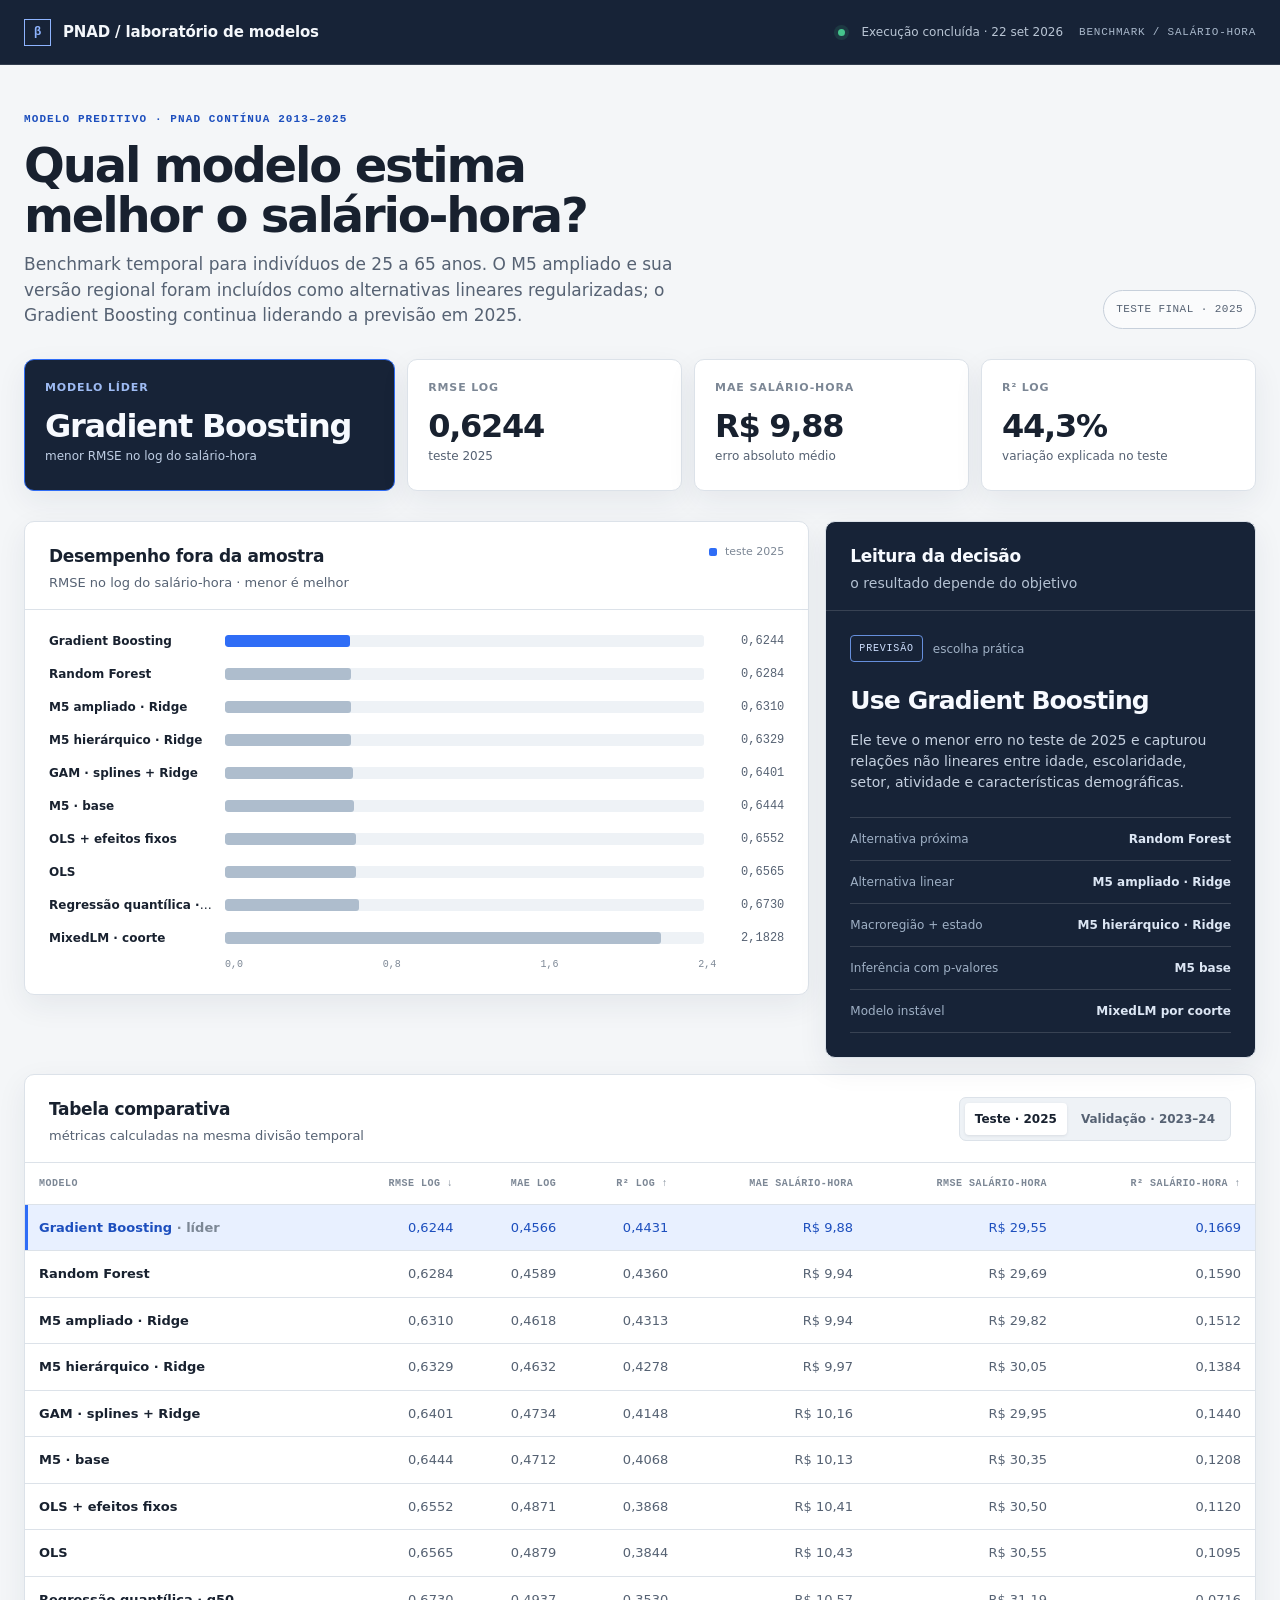
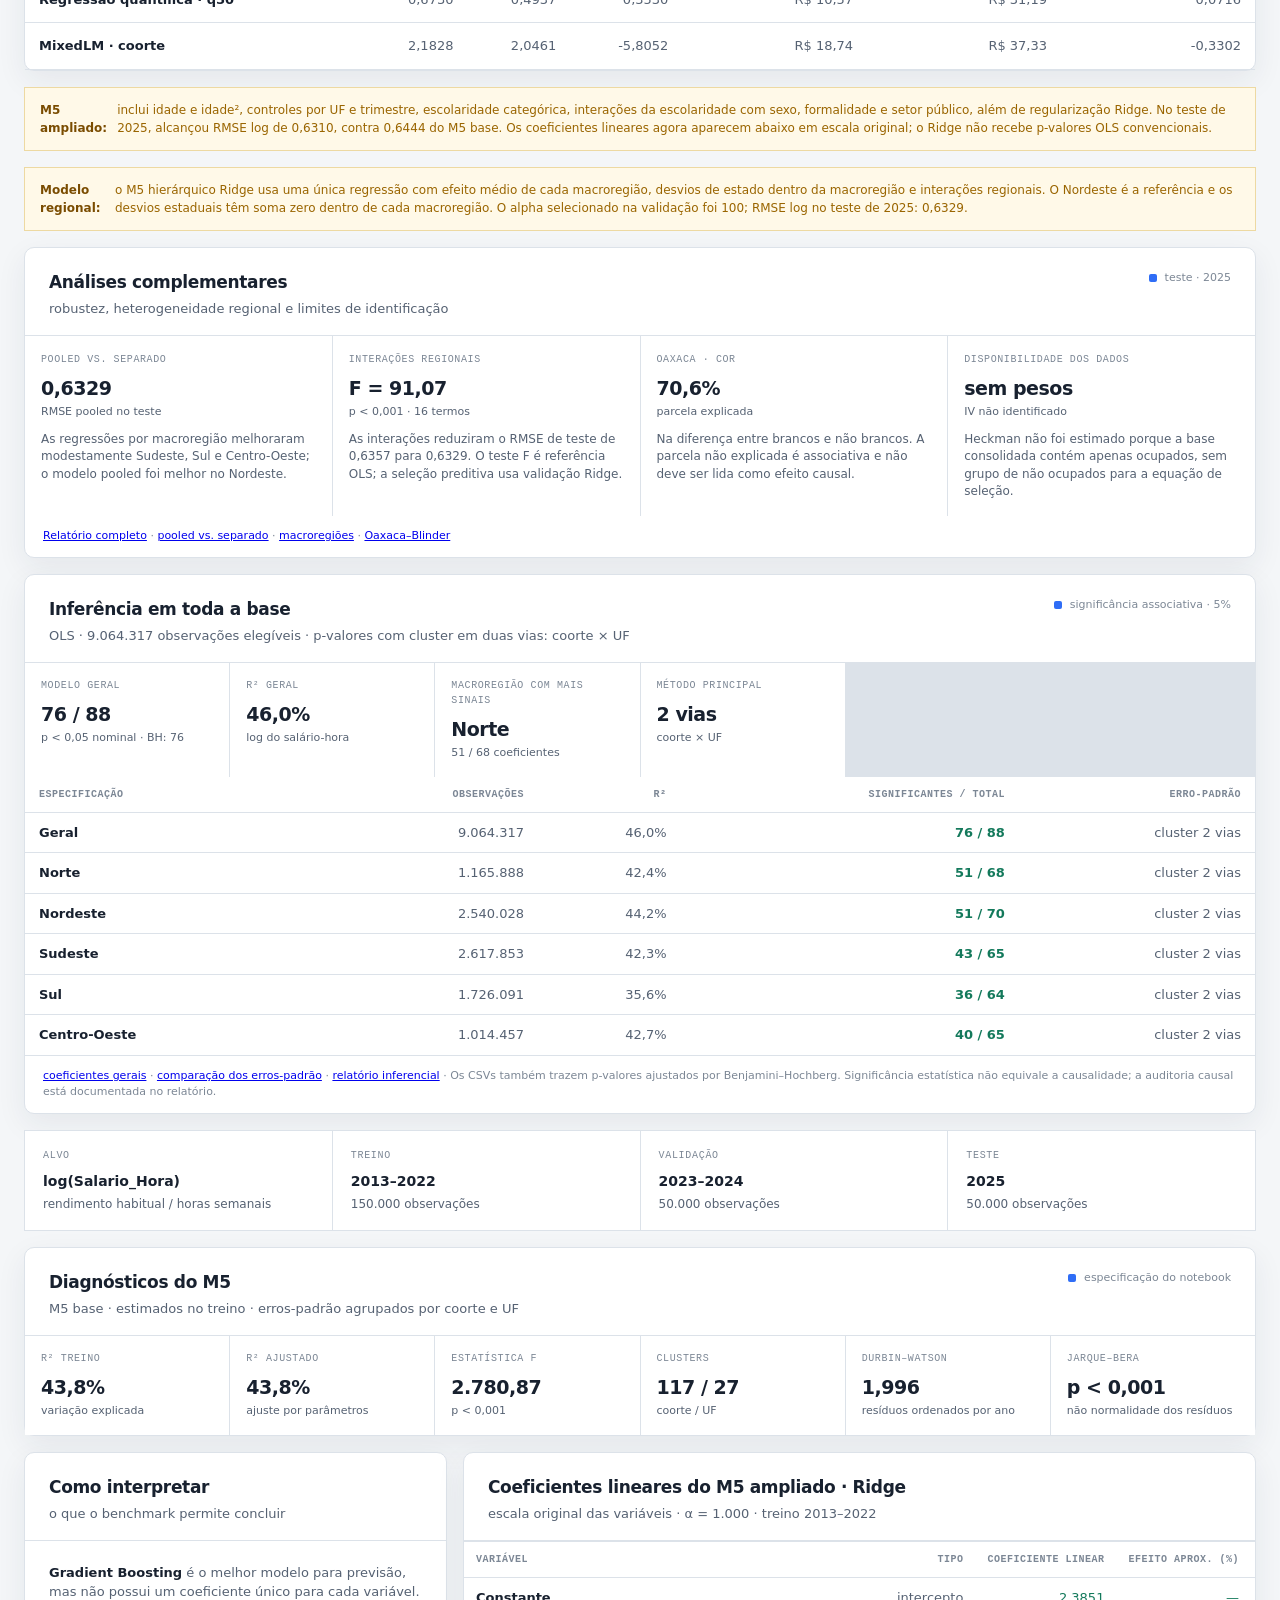
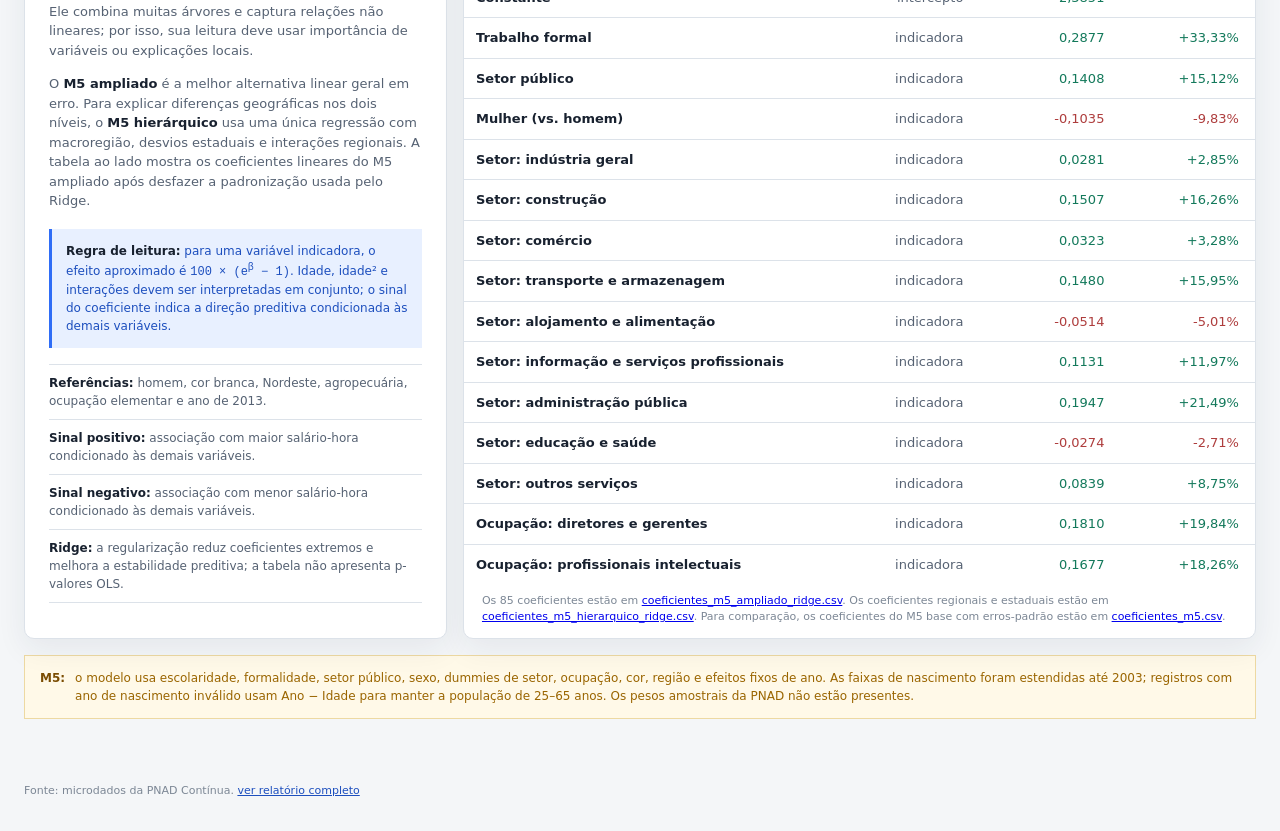
==== frontend/dashboard_salario_hora.html @ 34d30d60 "feat: amplia pipeline PNAD com modelagem e inferência - adiciona tratamento analítico para indivíduo" ====
<!doctype html>
<html lang="pt-BR">
<head>
  <meta charset="utf-8" />
  <meta name="viewport" content="width=device-width, initial-scale=1" />
  <meta name="description" content="Comparação de modelos para estimar o salário-hora na PNAD Contínua." />
  <title>PNAD / Benchmark do salário-hora</title>
  <style>
    :root {
      --ink: #18212f;
      --ink-soft: #566273;
      --ink-faint: #7c8795;
      --paper: #f4f6f8;
      --surface: #ffffff;
      --surface-alt: #eef2f6;
      --line: #dce2e9;
      --line-strong: #c7d0db;
      --navy: #172337;
      --blue: #2f6df6;
      --blue-dark: #1d4fbe;
      --blue-soft: #e8f0ff;
      --green: #13795b;
      --amber: #9a6500;
      --red: #ae3d3d;
      --radius: 10px;
      --shadow: 0 10px 30px rgba(26, 42, 64, .07);
      --font: Inter, ui-sans-serif, system-ui, -apple-system, BlinkMacSystemFont, "Segoe UI", sans-serif;
      --mono: "SFMono-Regular", Consolas, "Liberation Mono", monospace;
    }

    * { box-sizing: border-box; }
    html { background: var(--paper); color: var(--ink); }
    body { margin: 0; font-family: var(--font); font-size: 15px; line-height: 1.5; }
    button { font: inherit; }
    .shell { min-height: 100vh; }

    .topbar {
      background: var(--navy);
      color: #f4f7fb;
      border-bottom: 1px solid rgba(255,255,255,.12);
    }
    .topbar-inner, .page { width: min(1280px, calc(100% - 48px)); margin: 0 auto; }
    .topbar-inner { min-height: 64px; display: flex; align-items: center; justify-content: space-between; gap: 24px; }
    .brand { display: flex; align-items: center; gap: 12px; font-weight: 600; letter-spacing: -.01em; }
    .brand-mark { width: 27px; height: 27px; border: 1px solid #8eb4ff; display: grid; place-items: center; color: #8eb4ff; font-family: var(--mono); font-size: 12px; }
    .crumb { color: #a9b8cb; font-family: var(--mono); font-size: 11px; letter-spacing: .07em; text-transform: uppercase; }
    .topbar-meta { display: flex; align-items: center; gap: 16px; color: #b9c5d4; font-size: 12px; }
    .dot { width: 7px; height: 7px; border-radius: 50%; background: #45c48c; box-shadow: 0 0 0 4px rgba(69,196,140,.13); }

    main { padding: 46px 0 64px; }
    .hero { display: flex; justify-content: space-between; align-items: flex-end; gap: 32px; margin-bottom: 30px; }
    .eyebrow { margin: 0 0 12px; color: var(--blue-dark); font-family: var(--mono); font-size: 11px; font-weight: 700; letter-spacing: .1em; text-transform: uppercase; }
    h1, h2, h3, p { margin-top: 0; }
    h1 { max-width: 760px; margin-bottom: 12px; font-size: clamp(30px, 4vw, 48px); line-height: 1.05; letter-spacing: -.045em; text-wrap: balance; }
    .lede { max-width: 680px; margin-bottom: 0; color: var(--ink-soft); font-size: 17px; text-wrap: pretty; }
    .run-badge { flex: 0 0 auto; padding: 10px 12px; border: 1px solid var(--line-strong); border-radius: 999px; color: var(--ink-soft); background: rgba(255,255,255,.62); font-family: var(--mono); font-size: 11px; letter-spacing: .04em; text-transform: uppercase; }

    .kpi-grid { display: grid; grid-template-columns: 1.35fr repeat(3, 1fr); gap: 12px; margin-bottom: 30px; }
    .kpi { min-height: 132px; padding: 20px; border: 1px solid var(--line); border-radius: var(--radius); background: var(--surface); box-shadow: var(--shadow); }
    .kpi.featured { border-color: var(--blue); background: var(--navy); color: #f7faff; }
    .kpi-label { margin-bottom: 14px; color: var(--ink-faint); font-size: 11px; font-weight: 700; letter-spacing: .08em; text-transform: uppercase; }
    .featured .kpi-label { color: #9ebbf3; }
    .kpi-value { margin-bottom: 5px; font-size: clamp(23px, 3vw, 32px); font-weight: 700; letter-spacing: -.04em; line-height: 1; font-variant-numeric: tabular-nums; }
    .kpi-note { color: var(--ink-soft); font-size: 12px; }
    .featured .kpi-note { color: #bfcee4; }

    .section-grid { display: grid; grid-template-columns: minmax(0, 1.55fr) minmax(300px, .85fr); gap: 16px; align-items: start; }
    .panel { border: 1px solid var(--line); border-radius: var(--radius); background: var(--surface); box-shadow: var(--shadow); }
    .panel-head { display: flex; justify-content: space-between; align-items: flex-start; gap: 16px; padding: 22px 24px 16px; border-bottom: 1px solid var(--line); }
    .panel-title { margin-bottom: 4px; font-size: 17px; letter-spacing: -.02em; }
    .panel-subtitle { margin: 0; color: var(--ink-soft); font-size: 13px; }
    .panel-body { padding: 22px 24px; }
    .chart-key { display: flex; align-items: center; gap: 8px; color: var(--ink-faint); font-size: 11px; }
    .legend-dot { width: 8px; height: 8px; border-radius: 2px; background: var(--blue); }
    .rank-chart { display: grid; gap: 15px; }
    .rank-row { display: grid; grid-template-columns: 164px minmax(120px, 1fr) 68px; align-items: center; gap: 12px; }
    .rank-name { overflow: hidden; color: var(--ink); font-size: 12px; text-overflow: ellipsis; white-space: nowrap; }
    .rank-name strong { font-weight: 650; }
    .rank-track { height: 12px; overflow: hidden; border-radius: 3px; background: var(--surface-alt); }
    .rank-fill { height: 100%; min-width: 3px; border-radius: 3px; background: #aebdcd; }
    .rank-row:first-child .rank-fill { background: var(--blue); }
    .rank-value { color: var(--ink-soft); font-family: var(--mono); font-size: 12px; text-align: right; font-variant-numeric: tabular-nums; }
    .axis { display: flex; justify-content: space-between; padding: 10px 68px 0 176px; color: var(--ink-faint); font-family: var(--mono); font-size: 10px; }

    .recommendation { background: var(--navy); color: #f7faff; }
    .recommendation .panel-head { border-color: rgba(255,255,255,.14); }
    .recommendation .panel-subtitle { color: #b4c1d2; }
    .recommendation .panel-body { padding: 24px; }
    .decision-line { display: flex; align-items: center; gap: 10px; margin-bottom: 20px; }
    .decision-tag { padding: 5px 8px; border: 1px solid #668fdc; border-radius: 4px; color: #cfe0ff; font-family: var(--mono); font-size: 10px; letter-spacing: .08em; text-transform: uppercase; }
    .recommendation h3 { margin-bottom: 10px; font-size: 25px; letter-spacing: -.035em; }
    .recommendation p { color: #c5d0df; font-size: 14px; }
    .rule-list { display: grid; gap: 0; margin: 24px 0 0; padding: 0; list-style: none; border-top: 1px solid rgba(255,255,255,.14); }
    .rule-list li { display: flex; justify-content: space-between; gap: 16px; padding: 12px 0; border-bottom: 1px solid rgba(255,255,255,.14); color: #dce6f4; font-size: 12px; }
    .rule-list span { color: #9fb0c5; }
    .rule-list strong { text-align: right; font-weight: 600; }

    .comparison { margin-top: 16px; }
    .tabs { display: flex; gap: 4px; padding: 5px; border: 1px solid var(--line); border-radius: 7px; background: var(--surface-alt); }
    .tab { border: 0; border-radius: 4px; padding: 7px 10px; color: var(--ink-soft); background: transparent; cursor: pointer; font-size: 12px; font-weight: 600; }
    .tab:hover { color: var(--ink); }
    .tab:focus-visible { outline: 3px solid rgba(47,109,246,.3); outline-offset: 2px; }
    .tab.active { color: var(--ink); background: var(--surface); box-shadow: 0 1px 3px rgba(27,42,62,.1); }
    .table-wrap { overflow-x: auto; }
    table { width: 100%; border-collapse: collapse; font-size: 13px; }
    th, td { padding: 13px 14px; border-bottom: 1px solid var(--line); text-align: right; white-space: nowrap; }
    th:first-child, td:first-child { text-align: left; }
    th { color: var(--ink-faint); font-family: var(--mono); font-size: 10px; font-weight: 700; letter-spacing: .05em; text-transform: uppercase; }
    td { color: var(--ink-soft); font-variant-numeric: tabular-nums; }
    td:first-child { color: var(--ink); font-weight: 600; }
    tr.leader td { background: var(--blue-soft); color: var(--blue-dark); }
    tr.leader td:first-child { box-shadow: inset 3px 0 0 var(--blue); }
    .muted { color: var(--ink-faint); }

    .method { display: grid; grid-template-columns: repeat(4, 1fr); gap: 1px; margin-top: 16px; border: 1px solid var(--line); background: var(--line); }
    .method-item { min-height: 95px; padding: 17px 18px; background: var(--surface); }
    .method-label { margin-bottom: 8px; color: var(--ink-faint); font-family: var(--mono); font-size: 10px; letter-spacing: .07em; text-transform: uppercase; }
    .method-value { color: var(--ink); font-size: 14px; font-weight: 600; }
    .method-note { margin-top: 3px; color: var(--ink-soft); font-size: 12px; }
    .notice { display: flex; gap: 10px; margin-top: 16px; padding: 13px 15px; border: 1px solid #edd9a2; background: #fff9e8; color: var(--amber); font-size: 12px; }
    .notice strong { color: #7a4c00; }
    .m5-grid { display: grid; grid-template-columns: repeat(6, 1fr); gap: 1px; background: var(--line); }
    .m5-item { min-height: 88px; padding: 15px 16px; background: var(--surface); }
    .m5-label { margin-bottom: 7px; color: var(--ink-faint); font-family: var(--mono); font-size: 10px; letter-spacing: .06em; text-transform: uppercase; }
    .m5-value { color: var(--ink); font-size: 19px; font-weight: 700; letter-spacing: -.025em; font-variant-numeric: tabular-nums; }
    .m5-note { margin-top: 2px; color: var(--ink-soft); font-size: 11px; }
    .interpretation-grid { display: grid; grid-template-columns: minmax(280px, .8fr) minmax(0, 1.5fr); gap: 16px; margin-top: 16px; }
    .interpretation-copy { color: var(--ink-soft); font-size: 13px; }
    .interpretation-copy p { margin-bottom: 14px; }
    .interpretation-copy strong { color: var(--ink); }
    .interpretation-callout { margin-top: 18px; padding: 13px 14px; border-left: 3px solid var(--blue); background: var(--blue-soft); color: var(--blue-dark); font-size: 12px; }
    .complementary { margin-top: 16px; }
    .complementary-grid { display: grid; grid-template-columns: repeat(4, 1fr); gap: 1px; background: var(--line); }
    .complementary-card { min-height: 156px; padding: 16px; background: var(--surface); }
    .complementary-card p { margin: 10px 0 0; color: var(--ink-soft); font-size: 12px; line-height: 1.45; }
    .inferential { margin-top: 16px; }
    .inferential-table th, .inferential-table td { padding: 10px 14px; }
    .inferential-table td:first-child { min-width: 150px; }
    .inferential-table .sig { color: var(--green); font-weight: 700; }
    .reference-list { margin: 16px 0 0; padding: 0; list-style: none; border-top: 1px solid var(--line); }
    .reference-list li { padding: 9px 0; border-bottom: 1px solid var(--line); color: var(--ink-soft); font-size: 12px; }
    .reference-list strong { color: var(--ink); }
    .coef-panel { min-width: 0; }
    .coef-table-wrap { max-height: 640px; overflow: auto; border-top: 1px solid var(--line); }
    .coef-table th, .coef-table td { padding: 10px 12px; }
    .coef-table td:first-child { min-width: 205px; }
    .coef-positive { color: var(--green) !important; }
    .coef-negative { color: var(--red) !important; }
    .coef-significant { font-weight: 700; }
    .coef-note { padding: 12px 18px; color: var(--ink-faint); font-size: 11px; }
    footer { width: min(1280px, calc(100% - 48px)); margin: 0 auto; padding: 0 0 32px; color: var(--ink-faint); font-size: 11px; }
    footer a { color: var(--blue-dark); }

    @media (max-width: 980px) {
      .kpi-grid { grid-template-columns: repeat(2, 1fr); }
      .kpi.featured { grid-column: span 2; }
      .section-grid { grid-template-columns: 1fr; }
    }
    @media (max-width: 640px) {
      .topbar-inner, .page, footer { width: min(100% - 28px, 1280px); }
      main { padding-top: 30px; }
      .topbar-meta { display: none; }
      .hero { display: block; }
      .run-badge { display: inline-block; margin-top: 18px; }
      .kpi-grid { grid-template-columns: 1fr; }
      .kpi.featured { grid-column: auto; }
      .panel-head, .panel-body { padding-left: 16px; padding-right: 16px; }
      .rank-row { grid-template-columns: 120px minmax(90px, 1fr) 58px; gap: 8px; }
      .axis { padding-left: 128px; padding-right: 58px; }
      .method { grid-template-columns: 1fr 1fr; }
      .m5-grid { grid-template-columns: 1fr 1fr; }
      .complementary-grid { grid-template-columns: 1fr 1fr; }
      .interpretation-grid { grid-template-columns: 1fr; }
    }
    @media (max-width: 420px) {
      .complementary-grid { grid-template-columns: 1fr; }
    }
  </style>
</head>
<body>
  <div class="shell">
    <header class="topbar">
      <div class="topbar-inner">
        <div class="brand">
          <div class="brand-mark" aria-hidden="true">β</div>
          <span>PNAD / laboratório de modelos</span>
        </div>
        <div class="topbar-meta">
          <span class="dot" aria-hidden="true"></span>
          <span>Execução concluída · 22 set 2026</span>
          <span class="crumb">benchmark / salário-hora</span>
        </div>
      </div>
    </header>

    <main class="page">
      <section class="hero" aria-labelledby="page-title">
        <div>
          <p class="eyebrow">Modelo preditivo · PNAD Contínua 2013–2025</p>
          <h1 id="page-title">Qual modelo estima melhor o salário-hora?</h1>
          <p class="lede">Benchmark temporal para indivíduos de 25 a 65 anos. O M5 ampliado e sua versão regional foram incluídos como alternativas lineares regularizadas; o Gradient Boosting continua liderando a previsão em 2025.</p>
        </div>
        <div class="run-badge">teste final · 2025</div>
      </section>

      <section class="kpi-grid" aria-label="Indicadores principais">
        <article class="kpi featured">
          <div class="kpi-label">Modelo líder</div>
          <div class="kpi-value">Gradient Boosting</div>
          <div class="kpi-note">menor RMSE no log do salário-hora</div>
        </article>
        <article class="kpi">
          <div class="kpi-label">RMSE log</div>
          <div class="kpi-value">0,6244</div>
          <div class="kpi-note">teste 2025</div>
        </article>
        <article class="kpi">
          <div class="kpi-label">MAE salário-hora</div>
          <div class="kpi-value">R$ 9,88</div>
          <div class="kpi-note">erro absoluto médio</div>
        </article>
        <article class="kpi">
          <div class="kpi-label">R² log</div>
          <div class="kpi-value">44,3%</div>
          <div class="kpi-note">variação explicada no teste</div>
        </article>
      </section>

      <section class="section-grid">
        <article class="panel" aria-labelledby="ranking-title">
          <div class="panel-head">
            <div>
              <h2 class="panel-title" id="ranking-title">Desempenho fora da amostra</h2>
              <p class="panel-subtitle">RMSE no log do salário-hora · menor é melhor</p>
            </div>
            <div class="chart-key"><span class="legend-dot" aria-hidden="true"></span> teste 2025</div>
          </div>
          <div class="panel-body">
            <div class="rank-chart" id="rank-chart" aria-label="Ranking de modelos por RMSE no teste"></div>
            <div class="axis" aria-hidden="true"><span>0,0</span><span>0,8</span><span>1,6</span><span>2,4</span></div>
          </div>
        </article>

        <article class="panel recommendation" aria-labelledby="recommendation-title">
          <div class="panel-head">
            <div>
              <h2 class="panel-title" id="recommendation-title">Leitura da decisão</h2>
              <p class="panel-subtitle">o resultado depende do objetivo</p>
            </div>
          </div>
          <div class="panel-body">
            <div class="decision-line"><span class="decision-tag">previsão</span><span style="color:#9fb0c5;font-size:12px">escolha prática</span></div>
            <h3>Use Gradient Boosting</h3>
            <p>Ele teve o menor erro no teste de 2025 e capturou relações não lineares entre idade, escolaridade, setor, atividade e características demográficas.</p>
            <ul class="rule-list">
              <li><span>Alternativa próxima</span><strong>Random Forest</strong></li>
              <li><span>Alternativa linear</span><strong>M5 ampliado · Ridge</strong></li>
              <li><span>Macroregião + estado</span><strong>M5 hierárquico · Ridge</strong></li>
              <li><span>Inferência com p-valores</span><strong>M5 base</strong></li>
              <li><span>Modelo instável</span><strong>MixedLM por coorte</strong></li>
            </ul>
          </div>
        </article>
      </section>

      <section class="panel comparison" aria-labelledby="comparison-title">
        <div class="panel-head">
          <div>
            <h2 class="panel-title" id="comparison-title">Tabela comparativa</h2>
            <p class="panel-subtitle">métricas calculadas na mesma divisão temporal</p>
          </div>
          <div class="tabs" role="tablist" aria-label="Período de avaliação">
            <button class="tab active" role="tab" aria-selected="true" data-period="teste">Teste · 2025</button>
            <button class="tab" role="tab" aria-selected="false" data-period="validacao">Validação · 2023–24</button>
          </div>
        </div>
        <div class="table-wrap">
          <table>
            <thead><tr><th>Modelo</th><th>RMSE log ↓</th><th>MAE log</th><th>R² log ↑</th><th>MAE salário-hora</th><th>RMSE salário-hora</th><th>R² salário-hora ↑</th></tr></thead>
            <tbody id="metrics-body"></tbody>
          </table>
        </div>
      </section>

      <div class="notice" role="note"><strong>M5 ampliado:</strong><span>inclui idade e idade², controles por UF e trimestre, escolaridade categórica, interações da escolaridade com sexo, formalidade e setor público, além de regularização Ridge. No teste de 2025, alcançou RMSE log de 0,6310, contra 0,6444 do M5 base. Os coeficientes lineares agora aparecem abaixo em escala original; o Ridge não recebe p-valores OLS convencionais.</span></div>
      <div class="notice" role="note"><strong>Modelo regional:</strong><span>o M5 hierárquico Ridge usa uma única regressão com efeito médio de cada macroregião, desvios de estado dentro da macroregião e interações regionais. O Nordeste é a referência e os desvios estaduais têm soma zero dentro de cada macroregião. O alpha selecionado na validação foi 100; RMSE log no teste de 2025: 0,6329.</span></div>

      <section class="panel complementary" aria-labelledby="complementary-title">
        <div class="panel-head">
          <div>
            <h2 class="panel-title" id="complementary-title">Análises complementares</h2>
            <p class="panel-subtitle">robustez, heterogeneidade regional e limites de identificação</p>
          </div>
          <div class="chart-key"><span class="legend-dot" aria-hidden="true"></span> teste · 2025</div>
        </div>
        <div class="complementary-grid">
          <article class="complementary-card">
            <div class="m5-label">Pooled vs. separado</div>
            <div class="m5-value">0,6329</div>
            <div class="m5-note">RMSE pooled no teste</div>
            <p>As regressões por macroregião melhoraram modestamente Sudeste, Sul e Centro-Oeste; o modelo pooled foi melhor no Nordeste.</p>
          </article>
          <article class="complementary-card">
            <div class="m5-label">Interações regionais</div>
            <div class="m5-value">F = 91,07</div>
            <div class="m5-note">p &lt; 0,001 · 16 termos</div>
            <p>As interações reduziram o RMSE de teste de 0,6357 para 0,6329. O teste F é referência OLS; a seleção preditiva usa validação Ridge.</p>
          </article>
          <article class="complementary-card">
            <div class="m5-label">Oaxaca · cor</div>
            <div class="m5-value">70,6%</div>
            <div class="m5-note">parcela explicada</div>
            <p>Na diferença entre brancos e não brancos. A parcela não explicada é associativa e não deve ser lida como efeito causal.</p>
          </article>
          <article class="complementary-card">
            <div class="m5-label">Disponibilidade dos dados</div>
            <div class="m5-value">sem pesos</div>
            <div class="m5-note">IV não identificado</div>
            <p>Heckman não foi estimado porque a base consolidada contém apenas ocupados, sem grupo de não ocupados para a equação de seleção.</p>
          </article>
        </div>
        <div class="coef-note"><a href="../pnad_pipeline/data/processed/modelos_salario_hora/analises_complementares.md">Relatório completo</a> · <a href="../pnad_pipeline/data/processed/modelos_salario_hora/comparacao_pooled_separado.csv">pooled vs. separado</a> · <a href="../pnad_pipeline/data/processed/modelos_salario_hora/regressoes_por_macroregiao.csv">macroregiões</a> · <a href="../pnad_pipeline/data/processed/modelos_salario_hora/oaxaca_decomposicao.csv">Oaxaca–Blinder</a></div>
      </section>

      <section class="panel inferential" aria-labelledby="inferential-title">
        <div class="panel-head">
          <div>
            <h2 class="panel-title" id="inferential-title">Inferência em toda a base</h2>
            <p class="panel-subtitle">OLS · 9.064.317 observações elegíveis · p-valores com cluster em duas vias: coorte × UF</p>
          </div>
          <div class="chart-key"><span class="legend-dot" aria-hidden="true"></span> significância associativa · 5%</div>
        </div>
        <div class="m5-grid">
          <div class="m5-item"><div class="m5-label">Modelo geral</div><div class="m5-value">76 / 88</div><div class="m5-note">p &lt; 0,05 nominal · BH: 76</div></div>
          <div class="m5-item"><div class="m5-label">R² geral</div><div class="m5-value">46,0%</div><div class="m5-note">log do salário-hora</div></div>
          <div class="m5-item"><div class="m5-label">Macroregião com mais sinais</div><div class="m5-value">Norte</div><div class="m5-note">51 / 68 coeficientes</div></div>
          <div class="m5-item"><div class="m5-label">Método principal</div><div class="m5-value">2 vias</div><div class="m5-note">coorte × UF</div></div>
        </div>
        <div class="table-wrap">
          <table class="inferential-table">
            <thead><tr><th>Especificação</th><th>Observações</th><th>R²</th><th>Significantes / total</th><th>Erro-padrão</th></tr></thead>
            <tbody>
              <tr><td>Geral</td><td>9.064.317</td><td>46,0%</td><td class="sig">76 / 88</td><td>cluster 2 vias</td></tr>
              <tr><td>Norte</td><td>1.165.888</td><td>42,4%</td><td class="sig">51 / 68</td><td>cluster 2 vias</td></tr>
              <tr><td>Nordeste</td><td>2.540.028</td><td>44,2%</td><td class="sig">51 / 70</td><td>cluster 2 vias</td></tr>
              <tr><td>Sudeste</td><td>2.617.853</td><td>42,3%</td><td class="sig">43 / 65</td><td>cluster 2 vias</td></tr>
              <tr><td>Sul</td><td>1.726.091</td><td>35,6%</td><td class="sig">36 / 64</td><td>cluster 2 vias</td></tr>
              <tr><td>Centro-Oeste</td><td>1.014.457</td><td>42,7%</td><td class="sig">40 / 65</td><td>cluster 2 vias</td></tr>
            </tbody>
          </table>
        </div>
        <div class="coef-note"><a href="../pnad_pipeline/data/processed/modelos_salario_hora/inferencial_m5_geral.csv">coeficientes gerais</a> · <a href="../pnad_pipeline/data/processed/modelos_salario_hora/comparacao_especificacoes_inferenciais.csv">comparação dos erros-padrão</a> · <a href="../pnad_pipeline/data/processed/modelos_salario_hora/relatorio_inferencia_m5.md">relatório inferencial</a> · Os CSVs também trazem p-valores ajustados por Benjamini–Hochberg. Significância estatística não equivale a causalidade; a auditoria causal está documentada no relatório.</div>
      </section>

      <section class="method" aria-label="Desenho da avaliação">
        <div class="method-item"><div class="method-label">Alvo</div><div class="method-value">log(Salario_Hora)</div><div class="method-note">rendimento habitual / horas semanais</div></div>
        <div class="method-item"><div class="method-label">Treino</div><div class="method-value">2013–2022</div><div class="method-note">150.000 observações</div></div>
        <div class="method-item"><div class="method-label">Validação</div><div class="method-value">2023–2024</div><div class="method-note">50.000 observações</div></div>
        <div class="method-item"><div class="method-label">Teste</div><div class="method-value">2025</div><div class="method-note">50.000 observações</div></div>
      </section>

      <section class="panel comparison" aria-labelledby="m5-title">
        <div class="panel-head">
          <div>
            <h2 class="panel-title" id="m5-title">Diagnósticos do M5</h2>
              <p class="panel-subtitle">M5 base · estimados no treino · erros-padrão agrupados por coorte e UF</p>
          </div>
          <div class="chart-key"><span class="legend-dot" aria-hidden="true"></span> especificação do notebook</div>
        </div>
        <div class="m5-grid">
          <div class="m5-item"><div class="m5-label">R² treino</div><div class="m5-value">43,8%</div><div class="m5-note">variação explicada</div></div>
          <div class="m5-item"><div class="m5-label">R² ajustado</div><div class="m5-value">43,8%</div><div class="m5-note">ajuste por parâmetros</div></div>
          <div class="m5-item"><div class="m5-label">Estatística F</div><div class="m5-value">2.780,87</div><div class="m5-note">p &lt; 0,001</div></div>
          <div class="m5-item"><div class="m5-label">Clusters</div><div class="m5-value">117 / 27</div><div class="m5-note">coorte / UF</div></div>
          <div class="m5-item"><div class="m5-label">Durbin–Watson</div><div class="m5-value">1,996</div><div class="m5-note">resíduos ordenados por ano</div></div>
          <div class="m5-item"><div class="m5-label">Jarque–Bera</div><div class="m5-value">p &lt; 0,001</div><div class="m5-note">não normalidade dos resíduos</div></div>
        </div>
      </section>

      <section class="interpretation-grid" aria-label="Interpretação e coeficientes">
        <article class="panel">
          <div class="panel-head">
            <div>
              <h2 class="panel-title">Como interpretar</h2>
              <p class="panel-subtitle">o que o benchmark permite concluir</p>
            </div>
          </div>
          <div class="panel-body interpretation-copy">
            <p><strong>Gradient Boosting</strong> é o melhor modelo para previsão, mas não possui um coeficiente único para cada variável. Ele combina muitas árvores e captura relações não lineares; por isso, sua leitura deve usar importância de variáveis ou explicações locais.</p>
            <p>O <strong>M5 ampliado</strong> é a melhor alternativa linear geral em erro. Para explicar diferenças geográficas nos dois níveis, o <strong>M5 hierárquico</strong> usa uma única regressão com macroregião, desvios estaduais e interações regionais. A tabela ao lado mostra os coeficientes lineares do M5 ampliado após desfazer a padronização usada pelo Ridge.</p>
            <div class="interpretation-callout"><strong>Regra de leitura:</strong> para uma variável indicadora, o efeito aproximado é <code>100 × (e<sup>β</sup> − 1)</code>. Idade, idade² e interações devem ser interpretadas em conjunto; o sinal do coeficiente indica a direção preditiva condicionada às demais variáveis.</div>
            <ul class="reference-list">
              <li><strong>Referências:</strong> homem, cor branca, Nordeste, agropecuária, ocupação elementar e ano de 2013.</li>
              <li><strong>Sinal positivo:</strong> associação com maior salário-hora condicionado às demais variáveis.</li>
              <li><strong>Sinal negativo:</strong> associação com menor salário-hora condicionado às demais variáveis.</li>
              <li><strong>Ridge:</strong> a regularização reduz coeficientes extremos e melhora a estabilidade preditiva; a tabela não apresenta p-valores OLS.</li>
            </ul>
          </div>
        </article>

        <article class="panel coef-panel">
          <div class="panel-head">
            <div>
              <h2 class="panel-title">Coeficientes lineares do M5 ampliado · Ridge</h2>
              <p class="panel-subtitle">escala original das variáveis · α = 1.000 · treino 2013–2022</p>
            </div>
          </div>
          <div class="coef-table-wrap">
            <table class="coef-table">
              <thead><tr><th>Variável</th><th>Tipo</th><th>Coeficiente linear</th><th>Efeito aprox. (%)</th><th>Leitura</th></tr></thead>
              <tbody id="m5-coefficients"></tbody>
            </table>
          </div>
          <div class="coef-note">Os 85 coeficientes estão em <a href="../pnad_pipeline/data/processed/modelos_salario_hora/coeficientes_m5_ampliado_ridge.csv">coeficientes_m5_ampliado_ridge.csv</a>. Os coeficientes regionais e estaduais estão em <a href="../pnad_pipeline/data/processed/modelos_salario_hora/coeficientes_m5_hierarquico_ridge.csv">coeficientes_m5_hierarquico_ridge.csv</a>. Para comparação, os coeficientes do M5 base com erros-padrão estão em <a href="../pnad_pipeline/data/processed/modelos_salario_hora/coeficientes_m5.csv">coeficientes_m5.csv</a>.</div>
        </article>
      </section>

      <div class="notice" role="note"><strong>M5:</strong><span>o modelo usa escolaridade, formalidade, setor público, sexo, dummies de setor, ocupação, cor, região e efeitos fixos de ano. As faixas de nascimento foram estendidas até 2003; registros com ano de nascimento inválido usam Ano − Idade para manter a população de 25–65 anos. Os pesos amostrais da PNAD não estão presentes.</span></div>
    </main>
    <footer>Fonte: microdados da PNAD Contínua. <a href="../pnad_pipeline/data/processed/modelos_salario_hora/relatorio_modelos.md">ver relatório completo</a></footer>
  </div>

  <script>
    const metrics = [
      { modelo: 'OLS', tipo: 'validacao', mae_log: .4899389729, rmse_log: .6573854811, r2_log: .3981191176, mae_salario_hora: 9.5848618664, rmse_salario_hora: 25.6252769397, r2_salario_hora: .1456828537 },
      { modelo: 'OLS', tipo: 'teste', mae_log: .4879123448, rmse_log: .6565005322, r2_log: .3844218637, mae_salario_hora: 10.4304495427, rmse_salario_hora: 30.5465279291, r2_salario_hora: .1094580172 },
      { modelo: 'OLS_efeitos_fixos', tipo: 'validacao', mae_log: .4885081011, rmse_log: .6556474995, r2_log: .4012973902, mae_salario_hora: 9.5606362428, rmse_salario_hora: 25.5719048628, r2_salario_hora: .1492378745 },
      { modelo: 'OLS_efeitos_fixos', tipo: 'teste', mae_log: .4870855028, rmse_log: .6552301245, r2_log: .3868019945, mae_salario_hora: 10.4115325947, rmse_salario_hora: 30.5025745039, r2_salario_hora: .1120189767 },
      { modelo: 'GAM_splines_Ridge', tipo: 'validacao', mae_log: .4728053739, rmse_log: .6411278504, r2_log: .4275209230, mae_salario_hora: 9.3287282858, rmse_salario_hora: 25.0871394586, r2_salario_hora: .1811878550 },
      { modelo: 'GAM_splines_Ridge', tipo: 'teste', mae_log: .4733541812, rmse_log: .6400881185, r2_log: .4148158521, mae_salario_hora: 10.1600319415, rmse_salario_hora: 29.9491272648, r2_salario_hora: .1439501920 },
      { modelo: 'RandomForest', tipo: 'validacao', mae_log: .4583678767, rmse_log: .6283511175, r2_log: .4501108931, mae_salario_hora: 9.1403049264, rmse_salario_hora: 24.8162991739, r2_salario_hora: .1987721808 },
      { modelo: 'RandomForest', tipo: 'teste', mae_log: .4589005708, rmse_log: .6284154628, r2_log: .4359641002, mae_salario_hora: 9.9449791600, rmse_salario_hora: 29.6852184939, r2_salario_hora: .1589705739 },
      { modelo: 'GradientBoosting', tipo: 'validacao', mae_log: .4550959714, rmse_log: .6235187660, r2_log: .4585362449, mae_salario_hora: 9.0658871864, rmse_salario_hora: 24.6822953641, r2_salario_hora: .2074018074 },
      { modelo: 'GradientBoosting', tipo: 'teste', mae_log: .4566088474, rmse_log: .6244015275, r2_log: .4431465240, mae_salario_hora: 9.8816807127, rmse_salario_hora: 29.5453334603, r2_salario_hora: .1668782290 },
      { modelo: 'QuantReg_q50', tipo: 'validacao', mae_log: .4876688195, rmse_log: .6653411758, r2_log: .3834630132, mae_salario_hora: 9.5954854920, rmse_salario_hora: 26.2306065913, r2_salario_hora: .1048441476 },
      { modelo: 'QuantReg_q50', tipo: 'teste', mae_log: .4937383889, rmse_log: .6730448742, r2_log: .3530047928, mae_salario_hora: 10.5655738676, rmse_salario_hora: 31.1897692258, r2_salario_hora: .0715574956 },
      { modelo: 'MixedLM_coorte', tipo: 'validacao', mae_log: 1.9744904156, rmse_log: 2.1166724638, r2_log: -5.2399003323, mae_salario_hora: 17.1700953379, rmse_salario_hora: 32.5300422916, r2_salario_hora: -.3767378213 },
      { modelo: 'MixedLM_coorte', tipo: 'teste', mae_log: 2.0461222261, rmse_log: 2.1827933306, r2_log: -5.8051587009, mae_salario_hora: 18.7446337448, rmse_salario_hora: 37.3329291088, r2_salario_hora: -.3301935046 },
      { modelo: 'M5_ajustado', tipo: 'validacao', mae_log: .4724627229, rmse_log: .6444309916, r2_log: .4216068136, mae_salario_hora: 9.2900291524, rmse_salario_hora: 25.4447019700, r2_salario_hora: .1576807143 },
      { modelo: 'M5_ajustado', tipo: 'teste', mae_log: .4711635198, rmse_log: .6444390210, r2_log: .4068334128, mae_salario_hora: 10.1283869903, rmse_salario_hora: 30.3518164829, r2_salario_hora: .1207748795 },
      { modelo: 'M5_ampliado_Ridge', tipo: 'validacao', mae_log: .4634622225, rmse_log: .6331197150, r2_log: .4417329356, mae_salario_hora: 9.1381905394, rmse_salario_hora: 24.9347162453, r2_salario_hora: .1911073890 },
      { modelo: 'M5_ampliado_Ridge', tipo: 'teste', mae_log: .4617639034, rmse_log: .6309827227, r2_log: .4313461858, mae_salario_hora: 9.9361996271, rmse_salario_hora: 29.8215371084, r2_salario_hora: .1512285514 },
      { modelo: 'M5_hierarquico_Ridge', tipo: 'validacao', mae_log: .4652179901, rmse_log: .6340559736, r2_log: .4400805834, mae_salario_hora: 9.1513644070, rmse_salario_hora: 25.1252456923, r2_salario_hora: .1786985404 },
      { modelo: 'M5_hierarquico_Ridge', tipo: 'teste', mae_log: .4631954837, rmse_log: .6329328131, r2_log: .4278258359, mae_salario_hora: 9.9686244390, rmse_salario_hora: 30.0455935328, r2_salario_hora: .1384266126 }
    ];
    const labels = { OLS: 'OLS', OLS_efeitos_fixos: 'OLS + efeitos fixos', GAM_splines_Ridge: 'GAM · splines + Ridge', RandomForest: 'Random Forest', GradientBoosting: 'Gradient Boosting', QuantReg_q50: 'Regressão quantílica · q50', MixedLM_coorte: 'MixedLM · coorte', M5_ajustado: 'M5 · base', M5_ampliado_Ridge: 'M5 ampliado · Ridge', M5_hierarquico_Ridge: 'M5 hierárquico · Ridge' };
    const coeficientesM5Ridge = [
      { variavel: "Intercept", tipo: "intercepto", coeficiente: 2.3850821169660033, efeito: null, leitura: "nível de referência" },
      { variavel: "is_formal", tipo: "indicadora", coeficiente: 0.28765933428970114, efeito: 33.33030161285737, leitura: "diferença em relação à categoria de referência" },
      { variavel: "is_public", tipo: "indicadora", coeficiente: 0.14078799874954195, efeito: 15.118057039285468, leitura: "diferença em relação à categoria de referência" },
      { variavel: "Sexo_Dummy", tipo: "indicadora", coeficiente: -0.10347509200074326, efeito: -9.830151803273427, leitura: "diferença em relação à categoria de referência" },
      { variavel: "Setor_Industria_Geral", tipo: "indicadora", coeficiente: 0.028109056873885343, efeito: 2.8507844155669053, leitura: "diferença em relação à categoria de referência" },
      { variavel: "Setor_Construcao", tipo: "indicadora", coeficiente: 0.15067863639897658, efeito: 16.262297333535475, leitura: "diferença em relação à categoria de referência" },
      { variavel: "Setor_Comercio", tipo: "indicadora", coeficiente: 0.03229043729120398, efeito: 3.281743044509423, leitura: "diferença em relação à categoria de referência" },
      { variavel: "Setor_Transporte_Armazenagem_Correio", tipo: "indicadora", coeficiente: 0.14802693979957654, efeito: 15.9544133828772, leitura: "diferença em relação à categoria de referência" },
      { variavel: "Setor_Alojamento_Alimentacao", tipo: "indicadora", coeficiente: -0.051441596073023205, efeito: -5.014087615485524, leitura: "diferença em relação à categoria de referência" },
      { variavel: "Setor_Info_Comunicacao_Financ_Imob_Prof_Adm", tipo: "indicadora", coeficiente: 0.1130768908154118, efeito: 11.971802567069888, leitura: "diferença em relação à categoria de referência" },
      { variavel: "Setor_Adm_Publica", tipo: "indicadora", coeficiente: 0.19467908693577274, efeito: 21.492103988989296, leitura: "diferença em relação à categoria de referência" },
      { variavel: "Setor_Educacao_Saude", tipo: "indicadora", coeficiente: -0.027435706484296704, efeito: -2.7062765902058117, leitura: "diferença em relação à categoria de referência" },
      { variavel: "Setor_Outros_Servicos", tipo: "indicadora", coeficiente: 0.0839053666347206, efeito: 8.752597269639235, leitura: "diferença em relação à categoria de referência" },
      { variavel: "Ocup_Diretores_Gerentes", tipo: "indicadora", coeficiente: 0.18098165852597667, efeito: 19.83931987938975, leitura: "diferença em relação à categoria de referência" },
      { variavel: "Ocup_Profissionais_Ciencias_Intelectuais", tipo: "indicadora", coeficiente: 0.16770749474612665, efeito: 18.259064607489154, leitura: "diferença em relação à categoria de referência" },
      { variavel: "Ocup_Tecnicos_Nivel_Medio", tipo: "indicadora", coeficiente: -0.08787250363590135, efeito: -8.412235965119768, leitura: "diferença em relação à categoria de referência" },
      { variavel: "Ocup_Apoio_Administrativo", tipo: "indicadora", coeficiente: -0.3042330212970686, efeito: -26.231105081459532, leitura: "diferença em relação à categoria de referência" },
      { variavel: "Ocup_Servicos_Vendedores_Comercio_Mercado", tipo: "indicadora", coeficiente: -0.3126141149894163, efeito: -26.846785459965965, leitura: "diferença em relação à categoria de referência" },
      { variavel: "Ocup_Qualificados_Agropecuaria_Pesca", tipo: "indicadora", coeficiente: -0.5567262864966478, efeito: -42.691789710182285, leitura: "diferença em relação à categoria de referência" },
      { variavel: "Ocup_Qualificados_Construcao_Mecanica_Oficios", tipo: "indicadora", coeficiente: -0.2749617743964219, efeito: -24.039884111721086, leitura: "diferença em relação à categoria de referência" },
      { variavel: "Ocup_Operadores_Instalacoes_Maquinas", tipo: "indicadora", coeficiente: -0.3003066642381393, efeito: -25.940892694272044, leitura: "diferença em relação à categoria de referência" },
      { variavel: "Ocup_Forcas_Armadas_Policiais_Bombeiros", tipo: "indicadora", coeficiente: -0.4324254915748962, efeito: -35.106679767587714, leitura: "diferença em relação à categoria de referência" },
      { variavel: "Cor_Preta", tipo: "indicadora", coeficiente: -0.1045235129118724, efeito: -9.924638218254724, leitura: "diferença em relação à categoria de referência" },
      { variavel: "Cor_Amarela", tipo: "indicadora", coeficiente: 0.0492282088865898, efeito: 5.046004770639311, leitura: "diferença em relação à categoria de referência" },
      { variavel: "Cor_Parda", tipo: "indicadora", coeficiente: -0.09434675194176172, efeito: -9.003282535612415, leitura: "diferença em relação à categoria de referência" },
      { variavel: "Cor_Indigena", tipo: "indicadora", coeficiente: -0.12543781571290247, efeito: -11.788938385863625, leitura: "diferença em relação à categoria de referência" },
      { variavel: "Ano_2014", tipo: "efeito fixo de ano", coeficiente: 0.02897534616952723, efeito: null, leitura: "comparação com 2013" },
      { variavel: "Ano_2015", tipo: "efeito fixo de ano", coeficiente: 0.0019148222564671722, efeito: null, leitura: "comparação com 2013" },
      { variavel: "Ano_2016", tipo: "efeito fixo de ano", coeficiente: -0.023747980696991893, efeito: null, leitura: "comparação com 2013" },
      { variavel: "Ano_2017", tipo: "efeito fixo de ano", coeficiente: -0.017186083331395416, efeito: null, leitura: "comparação com 2013" },
      { variavel: "Ano_2018", tipo: "efeito fixo de ano", coeficiente: -0.018307711705451434, efeito: null, leitura: "comparação com 2013" },
      { variavel: "Ano_2019", tipo: "efeito fixo de ano", coeficiente: -0.03413746105125157, efeito: null, leitura: "comparação com 2013" },
      { variavel: "Ano_2020", tipo: "efeito fixo de ano", coeficiente: -0.022224431997786728, efeito: null, leitura: "comparação com 2013" },
      { variavel: "Ano_2021", tipo: "efeito fixo de ano", coeficiente: -0.09322191969724652, efeito: null, leitura: "comparação com 2013" },
      { variavel: "Ano_2022", tipo: "efeito fixo de ano", coeficiente: -0.05132889085930011, efeito: null, leitura: "comparação com 2013" },
      { variavel: "Idade_centrada", tipo: "contínua", coeficiente: 0.007491078660794648, efeito: null, leitura: "variação de um ano; com termo quadrático" },
      { variavel: "Idade_centrada_2", tipo: "não linearidade", coeficiente: -0.0002689090090376366, efeito: null, leitura: "curvatura da idade" },
      { variavel: "UF_12", tipo: "UF", coeficiente: -0.07974927882756519, efeito: -7.6652179784222065, leitura: "comparação com a UF de referência" },
      { variavel: "UF_13", tipo: "UF", coeficiente: -0.17751040580973532, efeito: -16.264771403815004, leitura: "comparação com a UF de referência" },
      { variavel: "UF_14", tipo: "UF", coeficiente: -0.059663560420816775, efeito: -5.791856624649193, leitura: "comparação com a UF de referência" },
      { variavel: "UF_15", tipo: "UF", coeficiente: -0.1821459618983708, efeito: -16.652032473894174, leitura: "comparação com a UF de referência" },
      { variavel: "UF_16", tipo: "UF", coeficiente: -0.044916852458759496, efeito: -4.392302602211116, leitura: "comparação com a UF de referência" },
      { variavel: "UF_17", tipo: "UF", coeficiente: -0.06704072450065454, efeito: -6.484288324531935, leitura: "comparação com a UF de referência" },
      { variavel: "UF_21", tipo: "UF", coeficiente: -0.4061382699590095, efeito: -33.3781956885492, leitura: "comparação com a UF de referência" },
      { variavel: "UF_22", tipo: "UF", coeficiente: -0.40687861564462, efeito: -33.42750060034736, leitura: "comparação com a UF de referência" },
      { variavel: "UF_23", tipo: "UF", coeficiente: -0.37930772772840693, efeito: -31.566500859143588, leitura: "comparação com a UF de referência" },
      { variavel: "UF_24", tipo: "UF", coeficiente: -0.272807360152216, efeito: -23.876058144928162, leitura: "comparação com a UF de referência" },
      { variavel: "UF_25", tipo: "UF", coeficiente: -0.3019535606213617, efeito: -26.06275999128846, leitura: "comparação com a UF de referência" },
      { variavel: "UF_26", tipo: "UF", coeficiente: -0.29713337586506355, efeito: -25.705508516723302, leitura: "comparação com a UF de referência" },
      { variavel: "UF_27", tipo: "UF", coeficiente: -0.2420180832534643, efeito: -21.495801868965543, leitura: "comparação com a UF de referência" },
      { variavel: "UF_28", tipo: "UF", coeficiente: -0.24431318195080187, efeito: -21.675770150349283, leitura: "comparação com a UF de referência" },
      { variavel: "UF_29", tipo: "UF", coeficiente: -0.29617428009598357, efeito: -25.634218802909025, leitura: "comparação com a UF de referência" },
      { variavel: "UF_31", tipo: "UF", coeficiente: -0.06245304005688638, efeito: -6.054282136670422, leitura: "comparação com a UF de referência" },
      { variavel: "UF_32", tipo: "UF", coeficiente: -0.03402381090303813, efeito: -3.3451510028868614, leitura: "comparação com a UF de referência" },
      { variavel: "UF_33", tipo: "UF", coeficiente: -0.01618601872186075, efeito: -1.605572902513399, leitura: "comparação com a UF de referência" },
      { variavel: "UF_35", tipo: "UF", coeficiente: 0.050495874391138666, efeito: 5.179252406149465, leitura: "comparação com a UF de referência" },
      { variavel: "UF_41", tipo: "UF", coeficiente: 0.06283733760950717, efeito: 6.4853613508734105, leitura: "comparação com a UF de referência" },
      { variavel: "UF_42", tipo: "UF", coeficiente: 0.08789049205345538, efeito: 9.186854719861955, leitura: "comparação com a UF de referência" },
      { variavel: "UF_43", tipo: "UF", coeficiente: 0.02262763802640375, efeito: 2.2885584929944955, leitura: "comparação com a UF de referência" },
      { variavel: "UF_50", tipo: "UF", coeficiente: 0.0683009683045106, efeito: 7.068750299361054, leitura: "comparação com a UF de referência" },
      { variavel: "UF_51", tipo: "UF", coeficiente: 0.13459278178703576, efeito: 14.407080301180262, leitura: "comparação com a UF de referência" },
      { variavel: "UF_52", tipo: "UF", coeficiente: 0.050285250031414784, efeito: 5.157101426305047, leitura: "comparação com a UF de referência" },
      { variavel: "UF_53", tipo: "UF", coeficiente: 0.20082769779994716, efeito: 22.24141290329321, leitura: "comparação com a UF de referência" },
      { variavel: "Trimestre_2", tipo: "trimestre", coeficiente: 0.0001772947473928053, efeito: 0.017731046503540328, leitura: "comparação com o 1º trimestre" },
      { variavel: "Trimestre_3", tipo: "trimestre", coeficiente: -0.00105937330077558, efeito: -0.10588123629787091, leitura: "comparação com o 1º trimestre" },
      { variavel: "Trimestre_4", tipo: "trimestre", coeficiente: -0.0010603427264772552, efeito: -0.10597807617710714, leitura: "comparação com o 1º trimestre" },
      { variavel: "Estudo_1", tipo: "escolaridade categórica", coeficiente: 0.02472009474058458, efeito: 2.5028169591047105, leitura: "comparação com 0 anos de estudo" },
      { variavel: "Estudo_2", tipo: "escolaridade categórica", coeficiente: -0.044124271597826364, efeito: -4.3164957335275105, leitura: "comparação com 0 anos de estudo" },
      { variavel: "Estudo_3", tipo: "escolaridade categórica", coeficiente: 0.017532260550349302, efeito: 1.76868527591455, leitura: "comparação com 0 anos de estudo" },
      { variavel: "Estudo_4", tipo: "escolaridade categórica", coeficiente: 0.08341818519279262, efeito: 8.699627926376182, leitura: "comparação com 0 anos de estudo" },
      { variavel: "Estudo_5", tipo: "escolaridade categórica", coeficiente: 0.16669355894879584, efeito: 18.139218277034573, leitura: "comparação com 0 anos de estudo" },
      { variavel: "Estudo_6", tipo: "escolaridade categórica", coeficiente: 0.2330104840876042, efeito: 26.239471431465876, leitura: "comparação com 0 anos de estudo" },
      { variavel: "Estudo_7", tipo: "escolaridade categórica", coeficiente: 0.288393287429777, efeito: 33.42819572684504, leitura: "comparação com 0 anos de estudo" },
      { variavel: "Estudo_8", tipo: "escolaridade categórica", coeficiente: 0.3042223261524578, efeito: 35.55704013416812, leitura: "comparação com 0 anos de estudo" },
      { variavel: "Estudo_9", tipo: "escolaridade categórica", coeficiente: 0.33804966812966203, efeito: 40.221014683116316, leitura: "comparação com 0 anos de estudo" },
      { variavel: "Estudo_10", tipo: "escolaridade categórica", coeficiente: 0.3702111732090593, efeito: 44.804036971027, leitura: "comparação com 0 anos de estudo" },
      { variavel: "Estudo_11", tipo: "escolaridade categórica", coeficiente: 0.4087723150659282, efeito: 50.496902270076525, leitura: "comparação com 0 anos de estudo" },
      { variavel: "Estudo_12", tipo: "escolaridade categórica", coeficiente: 0.46605745262597864, efeito: 59.36985588855179, leitura: "comparação com 0 anos de estudo" },
      { variavel: "Estudo_13", tipo: "escolaridade categórica", coeficiente: 0.5623527431985809, efeito: 75.47962322530637, leitura: "comparação com 0 anos de estudo" },
      { variavel: "Estudo_14", tipo: "escolaridade categórica", coeficiente: 0.6730207625822375, efeito: 96.01495328098379, leitura: "comparação com 0 anos de estudo" },
      { variavel: "Estudo_15", tipo: "escolaridade categórica", coeficiente: 0.6693012295225929, efeito: 95.2872234286997, leitura: "comparação com 0 anos de estudo" },
      { variavel: "Estudo_16", tipo: "escolaridade categórica", coeficiente: 0.9537108874137974, efeito: 159.53227622861635, leitura: "comparação com 0 anos de estudo" },
      { variavel: "Estudo_x_is_formal", tipo: "interação", coeficiente: -0.006083198069721676, efeito: null, leitura: "variação da escolaridade condicionada ao grupo" },
      { variavel: "Estudo_x_is_public", tipo: "interação", coeficiente: 0.0027726426255230926, efeito: null, leitura: "variação da escolaridade condicionada ao grupo" },
      { variavel: "Estudo_x_Sexo_Dummy", tipo: "interação", coeficiente: -0.00859486891992859, efeito: null, leitura: "variação da escolaridade condicionada ao grupo" },    ];
    const fmt = (value, digits = 2) => new Intl.NumberFormat('pt-BR', { minimumFractionDigits: digits, maximumFractionDigits: digits }).format(value);
    const money = value => `R$ ${fmt(value)}`;
    const rankData = () => metrics.filter(row => row.tipo === 'teste').sort((a,b) => a.rmse_log - b.rmse_log);

    function renderChart() {
      const rows = rankData();
      const max = 2.4;
      document.querySelector('#rank-chart').innerHTML = rows.map(row => `
        <div class="rank-row">
          <div class="rank-name" title="${labels[row.modelo]}"><strong>${labels[row.modelo]}</strong></div>
          <div class="rank-track"><div class="rank-fill" style="width:${Math.min(100, row.rmse_log / max * 100)}%"></div></div>
          <div class="rank-value">${fmt(row.rmse_log, 4)}</div>
        </div>`).join('');
    }

    function renderTable(period = 'teste') {
      const rows = metrics.filter(row => row.tipo === period).sort((a,b) => a.rmse_log - b.rmse_log);
      document.querySelector('#metrics-body').innerHTML = rows.map((row, index) => `
        <tr class="${index === 0 && period === 'teste' ? 'leader' : ''}">
          <td>${labels[row.modelo]}${index === 0 && period === 'teste' ? ' <span class="muted">· líder</span>' : ''}</td>
          <td>${fmt(row.rmse_log, 4)}</td><td>${fmt(row.mae_log, 4)}</td><td>${fmt(row.r2_log, 4)}</td>
          <td>${money(row.mae_salario_hora)}</td><td>${money(row.rmse_salario_hora)}</td><td>${fmt(row.r2_salario_hora, 4)}</td>
        </tr>`).join('');
    }

    const coefficientLabels = {
      Intercept: 'Constante',
      is_formal: 'Trabalho formal',
      is_public: 'Setor público',
      Sexo_Dummy: 'Mulher (vs. homem)',
      Idade_centrada: 'Idade centrada (45 anos)',
      Idade_centrada_2: 'Idade centrada²',
      Setor_Industria_Geral: 'Setor: indústria geral',
      Setor_Construcao: 'Setor: construção',
      Setor_Comercio: 'Setor: comércio',
      Setor_Transporte_Armazenagem_Correio: 'Setor: transporte e armazenagem',
      Setor_Alojamento_Alimentacao: 'Setor: alojamento e alimentação',
      Setor_Info_Comunicacao_Financ_Imob_Prof_Adm: 'Setor: informação e serviços profissionais',
      Setor_Adm_Publica: 'Setor: administração pública',
      Setor_Educacao_Saude: 'Setor: educação e saúde',
      Setor_Outros_Servicos: 'Setor: outros serviços',
      Ocup_Diretores_Gerentes: 'Ocupação: diretores e gerentes',
      Ocup_Profissionais_Ciencias_Intelectuais: 'Ocupação: profissionais intelectuais',
      Ocup_Tecnicos_Nivel_Medio: 'Ocupação: técnicos de nível médio',
      Ocup_Apoio_Administrativo: 'Ocupação: apoio administrativo',
      Ocup_Servicos_Vendedores_Comercio_Mercado: 'Ocupação: serviços e vendas',
      Ocup_Qualificados_Agropecuaria_Pesca: 'Ocupação: agropecuária e pesca',
      Ocup_Qualificados_Construcao_Mecanica_Oficios: 'Ocupação: construção e ofícios',
      Ocup_Operadores_Instalacoes_Maquinas: 'Ocupação: operadores de máquinas',
      Ocup_Forcas_Armadas_Policiais_Bombeiros: 'Ocupação: forças armadas e policiais',
      Cor_Preta: 'Cor: preta',
      Cor_Amarela: 'Cor: amarela',
      Cor_Parda: 'Cor: parda',
      Cor_Indigena: 'Cor: indígena'
    };
    const labelCoefficient = name => coefficientLabels[name]
      || (name.startsWith('Ano_') ? `Ano: ${name.slice(4)}` : '')
      || (name.startsWith('UF_') ? `UF: ${name.slice(3)} (vs. UF 11)` : '')
      || (name.startsWith('Trimestre_') ? `Trimestre: ${name.slice(10)}` : '')
      || (name.startsWith('Estudo_x_') ? `Escolaridade × ${name.slice(9).replace('is_', '')}` : '')
      || (name.startsWith('Estudo_') ? `Escolaridade: ${name.slice(7)} anos` : name);

    function renderCoefficients() {
      document.querySelector('#m5-coefficients').innerHTML = coeficientesM5Ridge.map(row => {
        const cls = row.coeficiente > 0 ? 'coef-positive' : row.coeficiente < 0 ? 'coef-negative' : '';
        const effectText = row.efeito === null ? '—' : `${row.efeito >= 0 ? '+' : ''}${fmt(row.efeito, 2)}%`;
        return `<tr><td>${labelCoefficient(row.variavel)}</td><td>${row.tipo}</td><td class="${cls}">${fmt(row.coeficiente, 4)}</td><td class="${cls}">${effectText}</td><td>${row.leitura}</td></tr>`;
      }).join('');
    }

    document.querySelectorAll('.tab').forEach(tab => tab.addEventListener('click', () => {
      document.querySelectorAll('.tab').forEach(item => { item.classList.remove('active'); item.setAttribute('aria-selected', 'false'); });
      tab.classList.add('active'); tab.setAttribute('aria-selected', 'true'); renderTable(tab.dataset.period);
    }));
    renderChart();
    renderTable();
    renderCoefficients();
  </script>
</body>
</html>
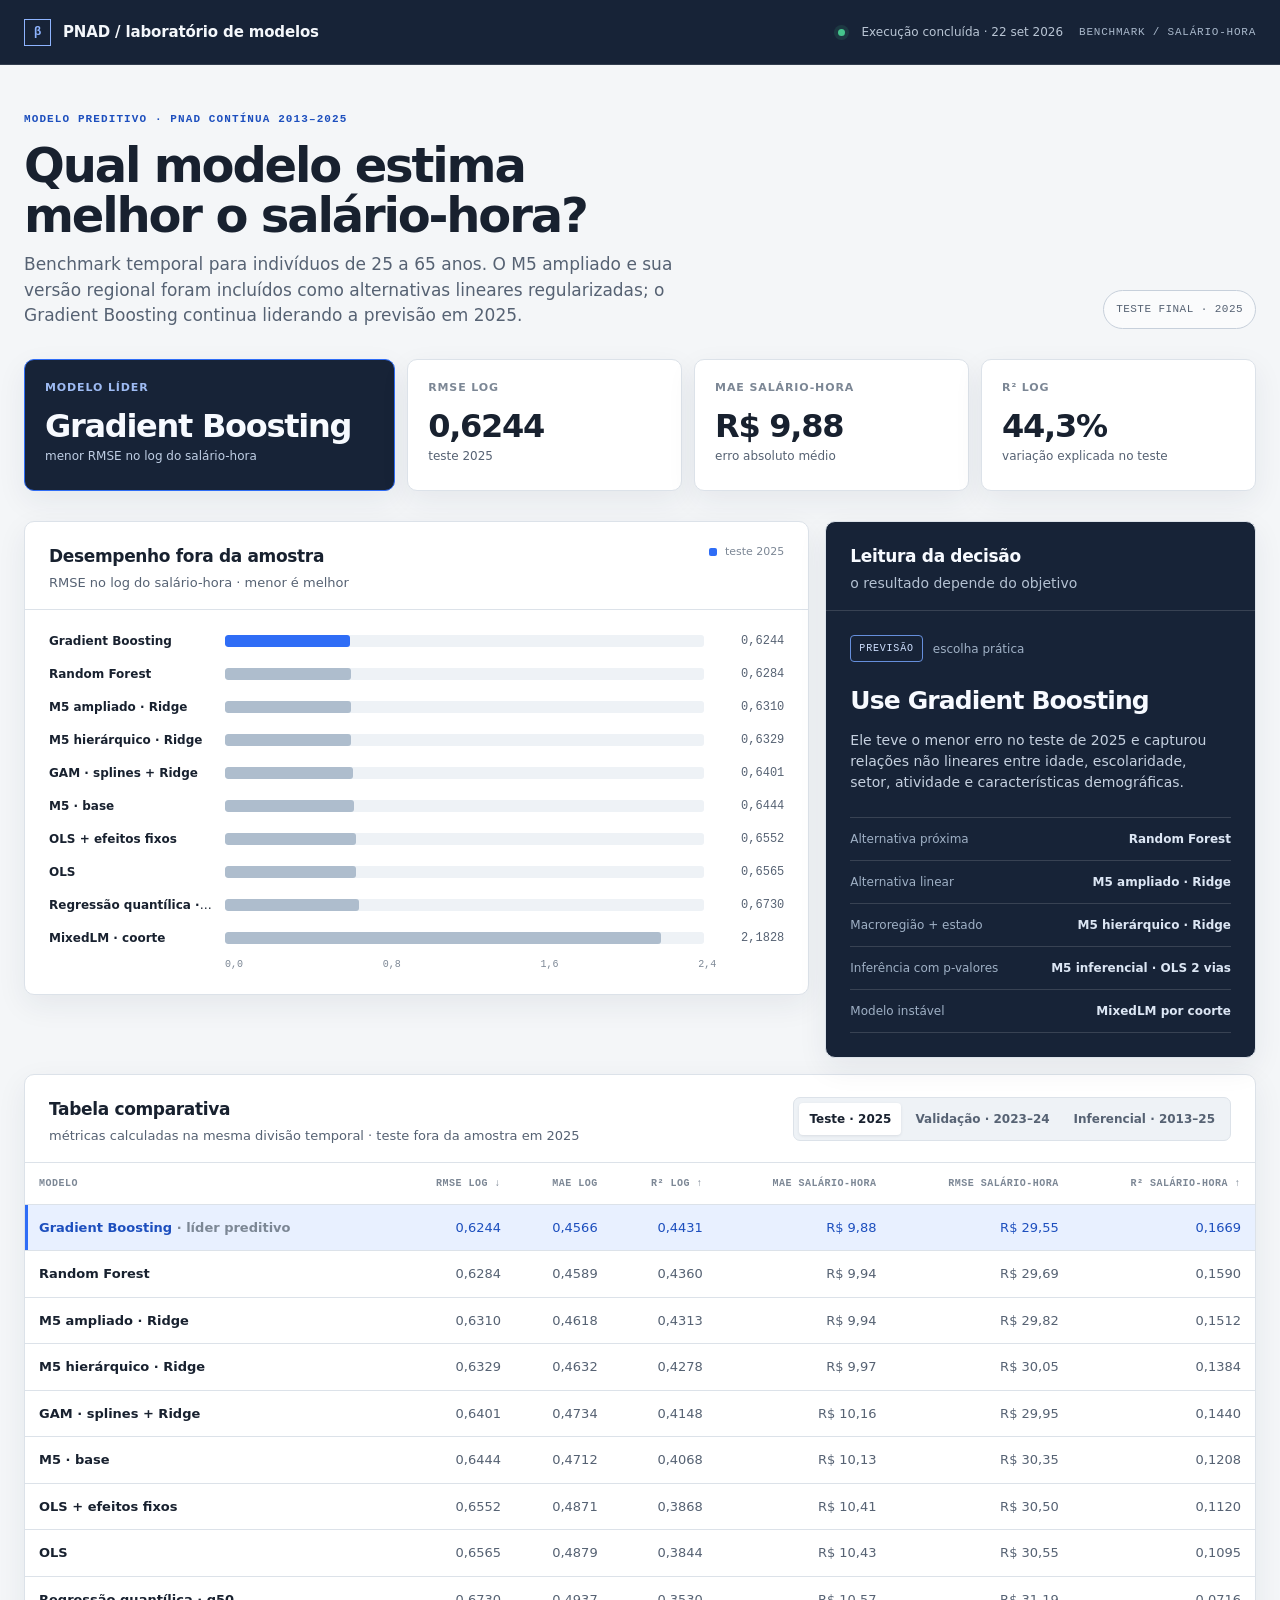
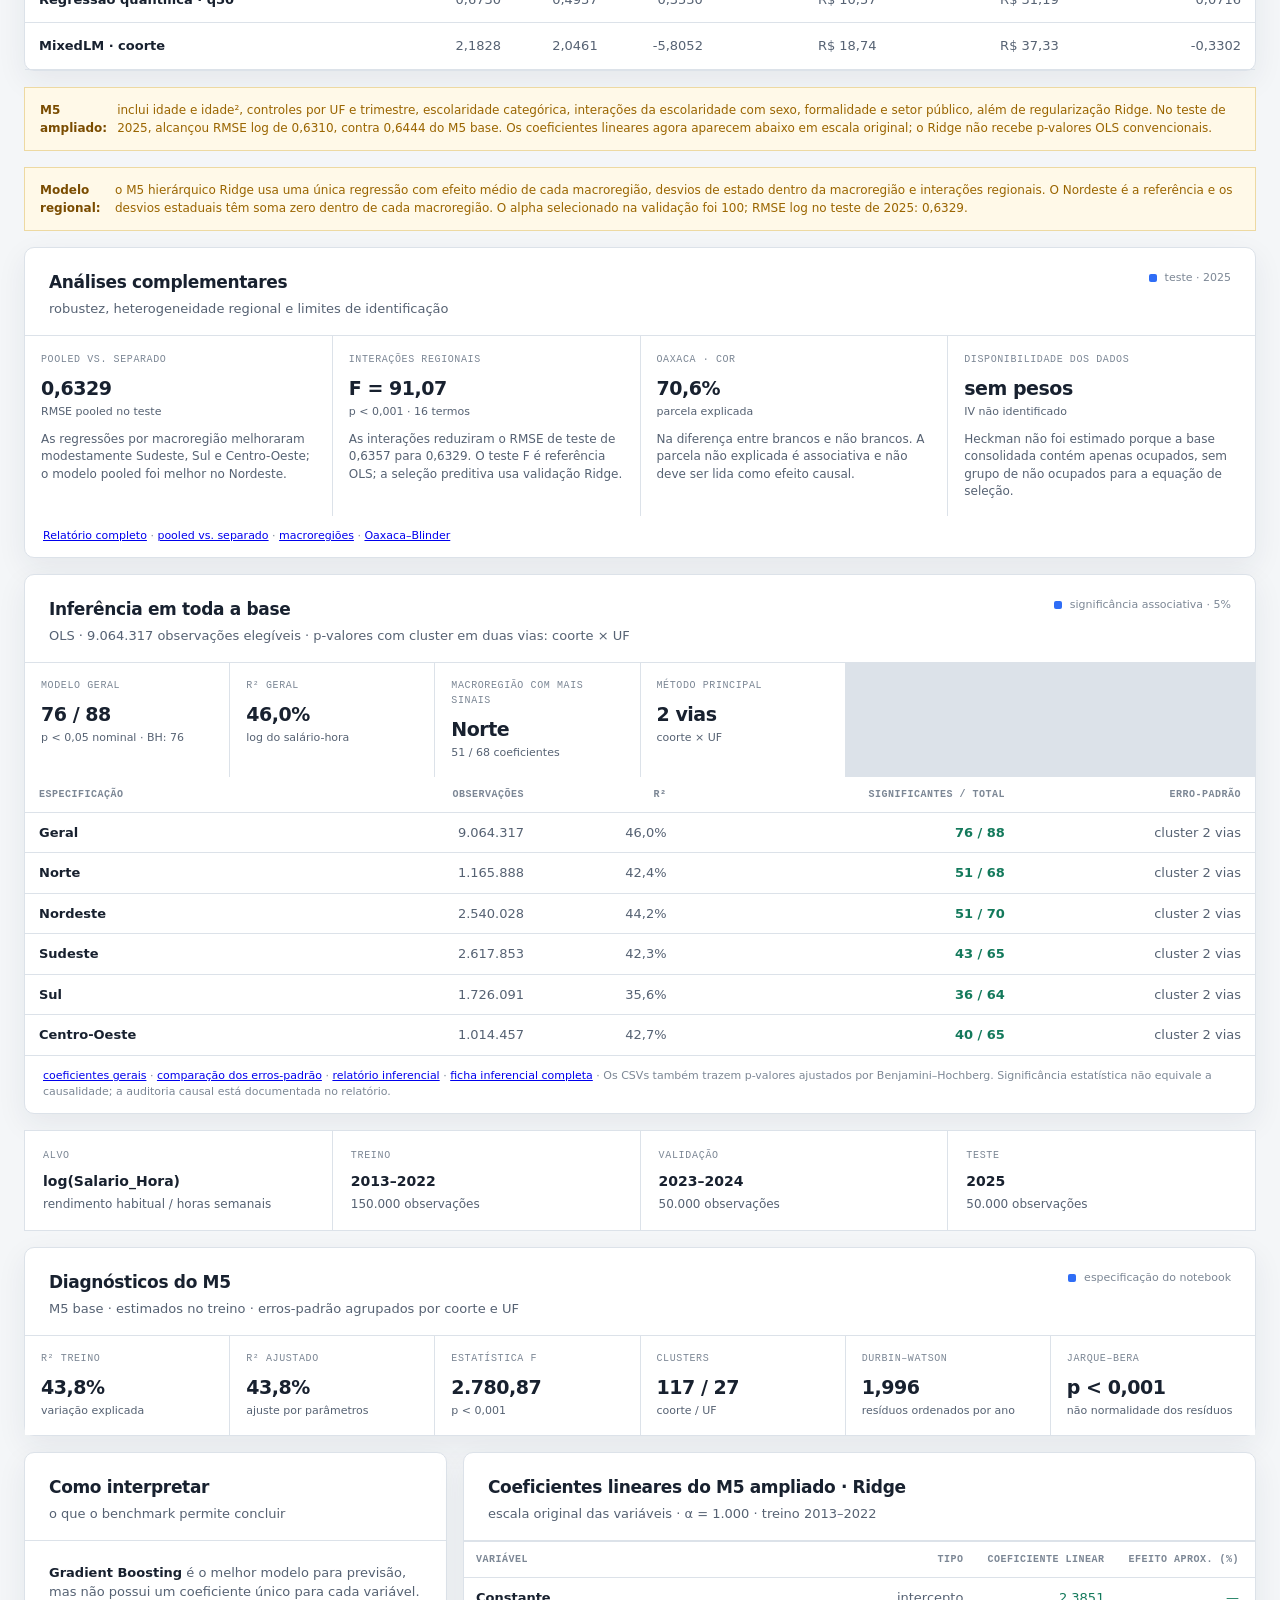
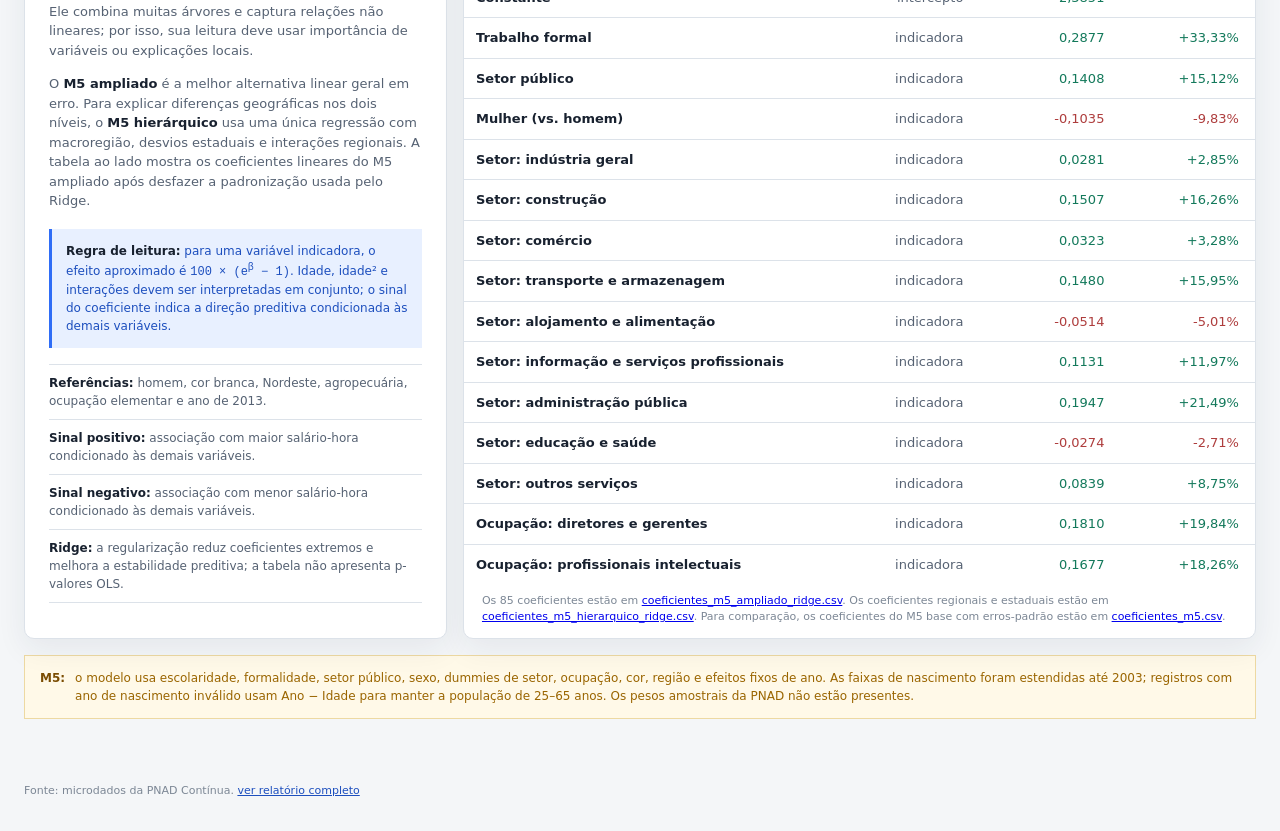
==== commit 5d3da60c: "feat: consolidar dashboard e analises PNAD" ====
--- a/frontend/dashboard_salario_hora.html
+++ b/frontend/dashboard_salario_hora.html
@@ -256,7 +256,7 @@
               <li><span>Alternativa próxima</span><strong>Random Forest</strong></li>
               <li><span>Alternativa linear</span><strong>M5 ampliado · Ridge</strong></li>
               <li><span>Macroregião + estado</span><strong>M5 hierárquico · Ridge</strong></li>
-              <li><span>Inferência com p-valores</span><strong>M5 base</strong></li>
+              <li><span>Inferência com p-valores</span><strong>M5 inferencial · OLS 2 vias</strong></li>
               <li><span>Modelo instável</span><strong>MixedLM por coorte</strong></li>
             </ul>
           </div>
@@ -267,11 +267,12 @@
         <div class="panel-head">
           <div>
             <h2 class="panel-title" id="comparison-title">Tabela comparativa</h2>
-            <p class="panel-subtitle">métricas calculadas na mesma divisão temporal</p>
+            <p class="panel-subtitle" id="comparison-subtitle">métricas calculadas na mesma divisão temporal</p>
           </div>
           <div class="tabs" role="tablist" aria-label="Período de avaliação">
             <button class="tab active" role="tab" aria-selected="true" data-period="teste">Teste · 2025</button>
             <button class="tab" role="tab" aria-selected="false" data-period="validacao">Validação · 2023–24</button>
+            <button class="tab" role="tab" aria-selected="false" data-period="inferencial">Inferencial · 2013–25</button>
           </div>
         </div>
         <div class="table-wrap">
@@ -349,7 +350,7 @@
             </tbody>
           </table>
         </div>
-        <div class="coef-note"><a href="../pnad_pipeline/data/processed/modelos_salario_hora/inferencial_m5_geral.csv">coeficientes gerais</a> · <a href="../pnad_pipeline/data/processed/modelos_salario_hora/comparacao_especificacoes_inferenciais.csv">comparação dos erros-padrão</a> · <a href="../pnad_pipeline/data/processed/modelos_salario_hora/relatorio_inferencia_m5.md">relatório inferencial</a> · Os CSVs também trazem p-valores ajustados por Benjamini–Hochberg. Significância estatística não equivale a causalidade; a auditoria causal está documentada no relatório.</div>
+        <div class="coef-note"><a href="../pnad_pipeline/data/processed/modelos_salario_hora/inferencial_m5_geral.csv">coeficientes gerais</a> · <a href="../pnad_pipeline/data/processed/modelos_salario_hora/comparacao_especificacoes_inferenciais.csv">comparação dos erros-padrão</a> · <a href="../pnad_pipeline/data/processed/modelos_salario_hora/relatorio_inferencia_m5.md">relatório inferencial</a> · <a href="inferencia_m5_autonomo.html">ficha inferencial completa</a> · Os CSVs também trazem p-valores ajustados por Benjamini–Hochberg. Significância estatística não equivale a causalidade; a auditoria causal está documentada no relatório.</div>
       </section>
 
       <section class="method" aria-label="Desenho da avaliação">
@@ -441,9 +442,10 @@
       { modelo: 'M5_ampliado_Ridge', tipo: 'validacao', mae_log: .4634622225, rmse_log: .6331197150, r2_log: .4417329356, mae_salario_hora: 9.1381905394, rmse_salario_hora: 24.9347162453, r2_salario_hora: .1911073890 },
       { modelo: 'M5_ampliado_Ridge', tipo: 'teste', mae_log: .4617639034, rmse_log: .6309827227, r2_log: .4313461858, mae_salario_hora: 9.9361996271, rmse_salario_hora: 29.8215371084, r2_salario_hora: .1512285514 },
       { modelo: 'M5_hierarquico_Ridge', tipo: 'validacao', mae_log: .4652179901, rmse_log: .6340559736, r2_log: .4400805834, mae_salario_hora: 9.1513644070, rmse_salario_hora: 25.1252456923, r2_salario_hora: .1786985404 },
-      { modelo: 'M5_hierarquico_Ridge', tipo: 'teste', mae_log: .4631954837, rmse_log: .6329328131, r2_log: .4278258359, mae_salario_hora: 9.9686244390, rmse_salario_hora: 30.0455935328, r2_salario_hora: .1384266126 }
+      { modelo: 'M5_hierarquico_Ridge', tipo: 'teste', mae_log: .4631954837, rmse_log: .6329328131, r2_log: .4278258359, mae_salario_hora: 9.9686244390, rmse_salario_hora: 30.0455935328, r2_salario_hora: .1384266126 },
+      { modelo: 'M5_inferencial_2vias', tipo: 'inferencial', mae_log: .4607700846, rmse_log: .6293810936, r2_log: .4602102821, mae_salario_hora: 8.7418513737, rmse_salario_hora: 26.0020834028, r2_salario_hora: .1823654570, escopo: '9.064.317 observações · OLS' }
     ];
-    const labels = { OLS: 'OLS', OLS_efeitos_fixos: 'OLS + efeitos fixos', GAM_splines_Ridge: 'GAM · splines + Ridge', RandomForest: 'Random Forest', GradientBoosting: 'Gradient Boosting', QuantReg_q50: 'Regressão quantílica · q50', MixedLM_coorte: 'MixedLM · coorte', M5_ajustado: 'M5 · base', M5_ampliado_Ridge: 'M5 ampliado · Ridge', M5_hierarquico_Ridge: 'M5 hierárquico · Ridge' };
+    const labels = { OLS: 'OLS', OLS_efeitos_fixos: 'OLS + efeitos fixos', GAM_splines_Ridge: 'GAM · splines + Ridge', RandomForest: 'Random Forest', GradientBoosting: 'Gradient Boosting', QuantReg_q50: 'Regressão quantílica · q50', MixedLM_coorte: 'MixedLM · coorte', M5_ajustado: 'M5 · base', M5_ampliado_Ridge: 'M5 ampliado · Ridge', M5_hierarquico_Ridge: 'M5 hierárquico · Ridge', M5_inferencial_2vias: 'M5 inferencial · OLS 2 vias' };
     const coeficientesM5Ridge = [
       { variavel: "Intercept", tipo: "intercepto", coeficiente: 2.3850821169660033, efeito: null, leitura: "nível de referência" },
       { variavel: "is_formal", tipo: "indicadora", coeficiente: 0.28765933428970114, efeito: 33.33030161285737, leitura: "diferença em relação à categoria de referência" },
@@ -530,8 +532,8 @@
       { variavel: "Estudo_x_is_formal", tipo: "interação", coeficiente: -0.006083198069721676, efeito: null, leitura: "variação da escolaridade condicionada ao grupo" },
       { variavel: "Estudo_x_is_public", tipo: "interação", coeficiente: 0.0027726426255230926, efeito: null, leitura: "variação da escolaridade condicionada ao grupo" },
       { variavel: "Estudo_x_Sexo_Dummy", tipo: "interação", coeficiente: -0.00859486891992859, efeito: null, leitura: "variação da escolaridade condicionada ao grupo" },    ];
-    const fmt = (value, digits = 2) => new Intl.NumberFormat('pt-BR', { minimumFractionDigits: digits, maximumFractionDigits: digits }).format(value);
-    const money = value => `R$ ${fmt(value)}`;
+    const fmt = (value, digits = 2) => value === null || value === undefined || value === '' || !Number.isFinite(Number(value)) ? '—' : new Intl.NumberFormat('pt-BR', { minimumFractionDigits: digits, maximumFractionDigits: digits }).format(Number(value));
+    const money = value => value === null || value === undefined ? '—' : `R$ ${fmt(value)}`;
     const rankData = () => metrics.filter(row => row.tipo === 'teste').sort((a,b) => a.rmse_log - b.rmse_log);
 
     function renderChart() {
@@ -545,11 +547,18 @@
         </div>`).join('');
     }
 
+    const periodNotes = {
+      teste: 'métricas calculadas na mesma divisão temporal · teste fora da amostra em 2025',
+      validacao: 'métricas calculadas na mesma divisão temporal · validação em 2023–2024',
+      inferencial: 'OLS inferencial estimado na amostra completa · cluster em duas vias por coorte e UF; não é uma métrica fora da amostra'
+    };
+
     function renderTable(period = 'teste') {
       const rows = metrics.filter(row => row.tipo === period).sort((a,b) => a.rmse_log - b.rmse_log);
+      document.querySelector('#comparison-subtitle').textContent = periodNotes[period];
       document.querySelector('#metrics-body').innerHTML = rows.map((row, index) => `
         <tr class="${index === 0 && period === 'teste' ? 'leader' : ''}">
-          <td>${labels[row.modelo]}${index === 0 && period === 'teste' ? ' <span class="muted">· líder</span>' : ''}</td>
+          <td>${labels[row.modelo]}${index === 0 && period === 'teste' ? ' <span class="muted">· líder preditivo</span>' : ''}${row.escopo ? ` <span class="muted">· ${row.escopo}</span>` : ''}</td>
           <td>${fmt(row.rmse_log, 4)}</td><td>${fmt(row.mae_log, 4)}</td><td>${fmt(row.r2_log, 4)}</td>
           <td>${money(row.mae_salario_hora)}</td><td>${money(row.rmse_salario_hora)}</td><td>${fmt(row.r2_salario_hora, 4)}</td>
         </tr>`).join('');
